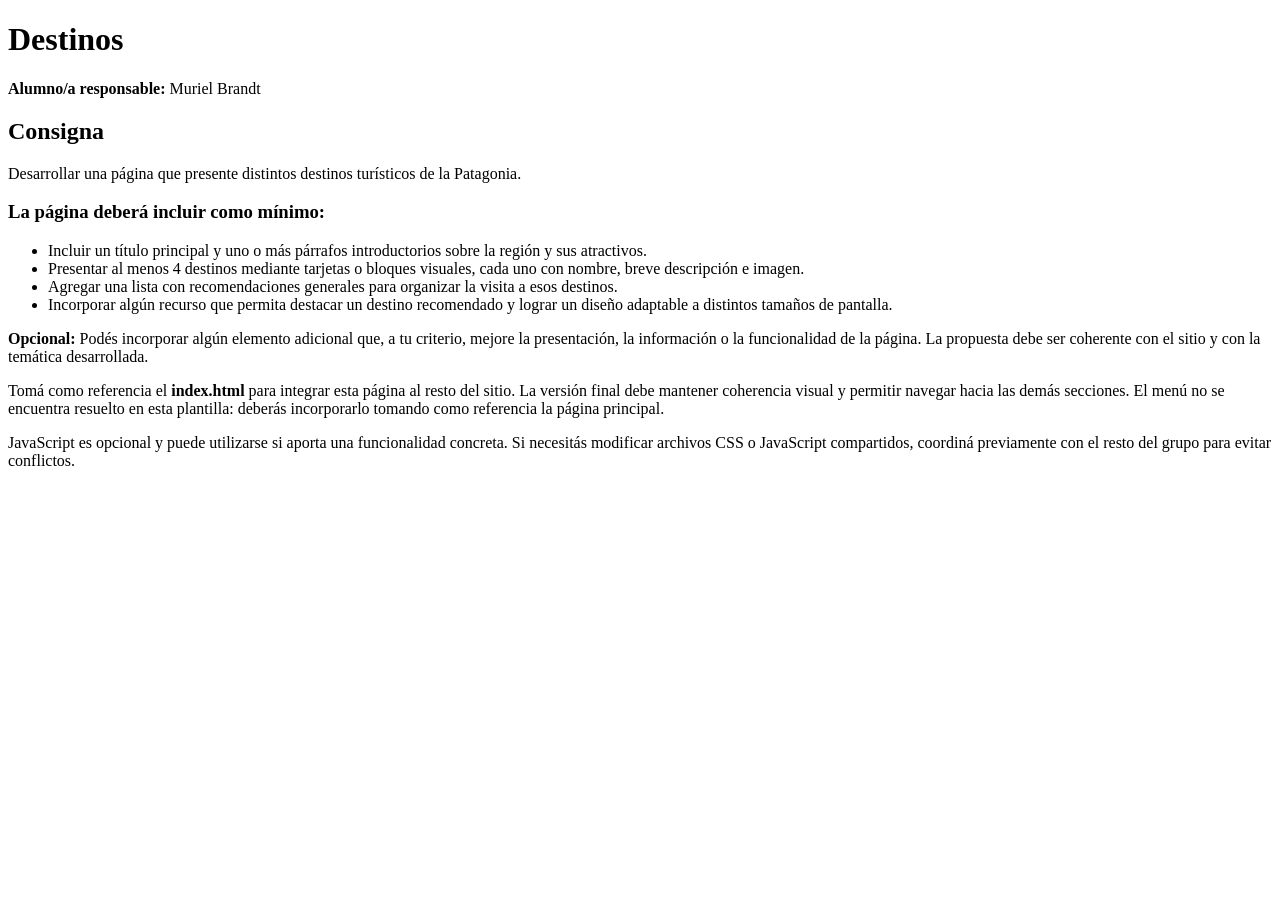
==== paginas/destinos.html @ 5b87d562 "Proyecto base turismo" ====
<!doctype html>
<html lang="es">
<head>
  <meta charset="utf-8">
  <meta name="viewport" content="width=device-width, initial-scale=1">
  <title>Destinos | Explora Patagonia</title>
</head>
<body>

  <h1>Destinos</h1>

  <p><strong>Alumno/a responsable:</strong> Muriel Brandt</p>

  <h2>Consigna</h2>

  <p>Desarrollar una página que presente distintos destinos turísticos de la Patagonia.</p>

  <h3>La página deberá incluir como mínimo:</h3>

  <ul>
        <li>Incluir un título principal y uno o más párrafos introductorios sobre la región y sus atractivos.</li>
        <li>Presentar al menos 4 destinos mediante tarjetas o bloques visuales, cada uno con nombre, breve descripción e imagen.</li>
        <li>Agregar una lista con recomendaciones generales para organizar la visita a esos destinos.</li>
        <li>Incorporar algún recurso que permita destacar un destino recomendado y lograr un diseño adaptable a distintos tamaños de pantalla.</li>
  </ul>

  <p>
    <strong>Opcional:</strong> Podés incorporar algún elemento adicional que, a tu criterio,
    mejore la presentación, la información o la funcionalidad de la página.
    La propuesta debe ser coherente con el sitio y con la temática desarrollada.
  </p>

  <p>
    Tomá como referencia el <strong>index.html</strong> para integrar esta página al resto del sitio.
    La versión final debe mantener coherencia visual y permitir navegar hacia las demás secciones.
    El menú no se encuentra resuelto en esta plantilla: deberás incorporarlo tomando como referencia
    la página principal.
  </p>

  <p>
    JavaScript es opcional y puede utilizarse si aporta una funcionalidad concreta.
    Si necesitás modificar archivos CSS o JavaScript compartidos, coordiná previamente con el resto del grupo
    para evitar conflictos.
  </p>

</body>
</html>
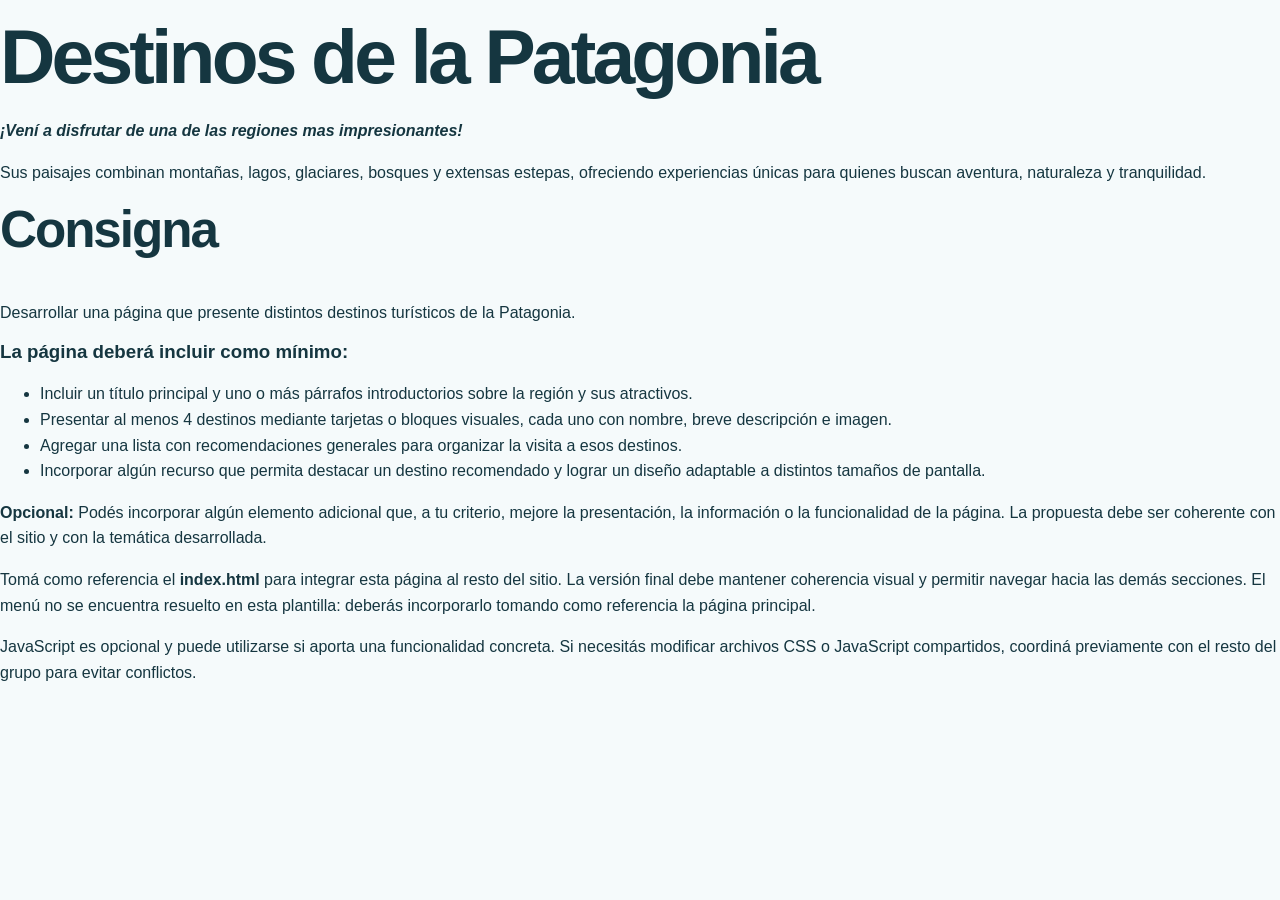
==== commit 1990b1fa: "Se agrega titula principal y descripcion introductoria" ====
--- a/paginas/destinos.html
+++ b/paginas/destinos.html
@@ -4,14 +4,17 @@
   <meta charset="utf-8">
   <meta name="viewport" content="width=device-width, initial-scale=1">
   <title>Destinos | Explora Patagonia</title>
+  <link rel="stylesheet" href="../css/estilos.css">
 </head>
 <body>
+<main>
+  <h1>Destinos de la Patagonia</h1>
 
-  <h1>Destinos</h1>
-
-  <p><strong>Alumno/a responsable:</strong> Muriel Brandt</p>
-
-  <h2>Consigna</h2>
+  <p><strong> <b><em> ¡Vení  a disfrutar de una de las regiones mas impresionantes!</em></b></strong> </p>
+  <p>  Sus paisajes combinan montañas, lagos, glaciares, bosques y extensas estepas,
+                ofreciendo experiencias únicas para quienes buscan aventura, naturaleza y tranquilidad.</p>
+ 
+                <h2>Consigna</h2>
 
   <p>Desarrollar una página que presente distintos destinos turísticos de la Patagonia.</p>
 
@@ -42,6 +45,6 @@
     Si necesitás modificar archivos CSS o JavaScript compartidos, coordiná previamente con el resto del grupo
     para evitar conflictos.
   </p>
-
+</main>
 </body>
 </html>
--- a/css/estilos.css
+++ b/css/estilos.css
@@ -0,0 +1,31 @@
+*{box-sizing:border-box}html{scroll-behavior:smooth}
+:root{--azul:#176b87;--oscuro:#153640;--texto:#60737a;--fondo:#f5fafb;--blanco:#fff;--borde:#d9e8ec;--suave:#e6f3f6;--sombra:0 18px 45px rgba(21,54,64,.10)}
+body{margin:0;font-family:Arial,Helvetica,sans-serif;background:var(--fondo);color:var(--oscuro);line-height:1.6}
+a{text-decoration:none;color:inherit}.contenedor{width:min(1160px,calc(100% - 32px));margin:auto}
+.topbar{width:min(1160px,calc(100% - 32px));margin:18px auto;display:flex;align-items:center;justify-content:space-between;gap:24px;padding:14px 18px;background:#fff;border:1px solid var(--borde);border-radius:22px;position:sticky;top:12px;z-index:10;box-shadow:0 10px 30px rgba(21,54,64,.06)}
+.logo{font-size:1.3rem;font-weight:800;display:flex;gap:10px;align-items:center}.logo span{background:var(--suave);padding:7px 9px;border-radius:12px}
+.menu{display:flex;gap:8px}.menu a{padding:10px 14px;border-radius:12px;color:var(--texto);font-weight:700}.menu a:hover,.menu .activo{background:var(--suave);color:var(--azul)}
+.menuBtn{display:none;border:0;background:var(--suave);font-size:1.35rem;width:44px;height:44px;border-radius:12px;cursor:pointer}
+.hero{display:grid;grid-template-columns:1.05fr .95fr;gap:48px;align-items:center;min-height:530px;padding:40px 0}
+.tag{display:inline-block;background:var(--suave);color:var(--azul);font-weight:800;font-size:.82rem;text-transform:uppercase;letter-spacing:.06em;padding:7px 11px;border-radius:999px}
+h1,h2,h3{line-height:1.1;margin-top:0}h1{font-size:clamp(2.6rem,6vw,5rem);letter-spacing:-.05em;margin:14px 0 20px}h2{font-size:clamp(2rem,4vw,3.2rem);letter-spacing:-.04em}
+.lead,.titulo p,.card p,.footer p,.texto{color:var(--texto)}.lead{font-size:1.08rem;max-width:680px}
+.acciones{display:flex;gap:12px;flex-wrap:wrap;margin-top:28px}.btn{display:inline-block;border:0;border-radius:14px;padding:13px 18px;font-weight:800;cursor:pointer;font-size:1rem}.primario{background:var(--azul);color:#fff}.secundario{background:#fff;border:1px solid var(--borde);color:var(--oscuro)}
+.heroVisual{position:relative;min-height:390px}.heroVisual:before{content:"";position:absolute;width:310px;height:310px;border-radius:50%;background:#dbeff3;left:50%;top:50%;transform:translate(-50%,-50%)}
+.featureCard{position:absolute;width:250px;background:#fff;border:1px solid var(--borde);border-radius:26px;padding:28px;box-shadow:var(--sombra);display:flex;flex-direction:column;gap:7px;top:20px;left:0;transform:rotate(-5deg)}
+.featureCard.secundaria{right:0;left:auto;top:auto;bottom:20px;transform:rotate(5deg)}.featureCard span{font-size:4rem}.featureCard b{font-size:1.35rem}.featureCard small{color:var(--texto)}
+.stats{display:grid;grid-template-columns:repeat(3,1fr);gap:16px;margin-bottom:80px}.stats article{background:#fff;border:1px solid var(--borde);border-radius:20px;padding:24px;display:flex;flex-direction:column}.stats strong{font-size:2rem;color:var(--azul)}.stats span{color:var(--texto)}
+.seccion{margin-bottom:85px}.titulo{max-width:720px;margin-bottom:30px}.grid{display:grid;grid-template-columns:repeat(4,1fr);gap:18px}.card{background:#fff;border:1px solid var(--borde);border-radius:24px;padding:26px;min-height:270px;display:flex;flex-direction:column;transition:.2s}.card:hover{transform:translateY(-6px);box-shadow:var(--sombra)}.card .icono{font-size:2rem;background:var(--suave);width:58px;height:58px;display:grid;place-items:center;border-radius:16px;margin-bottom:26px}.card b{margin-top:auto;color:var(--azul)}
+.dosColumnas{display:grid;grid-template-columns:1fr 1fr;gap:36px;align-items:start;margin-bottom:85px}.check{list-style:none;padding:0}.check li{padding:8px 0 8px 30px;position:relative}.check li:before{content:"✓";position:absolute;left:0;color:var(--azul);font-weight:900}.nota{background:#fff;border:1px solid var(--borde);border-radius:24px;padding:28px;box-shadow:var(--sombra)}
+.footer{display:flex;justify-content:space-between;gap:20px;border-top:1px solid var(--borde);padding:30px 0}.footer p{margin:4px 0}.materia{text-align:right}
+@media(max-width:1000px){.grid{grid-template-columns:repeat(2,1fr)}}
+@media(max-width:850px){.hero,.dosColumnas{grid-template-columns:1fr}.stats{grid-template-columns:1fr}.footer{flex-direction:column}.heroVisual{min-height:330px}.materia{text-align:left}}
+@media(max-width:700px){.menuBtn{display:block}.menu{display:none;position:absolute;left:0;right:0;top:82px;background:#fff;border:1px solid var(--borde);border-radius:18px;padding:12px;flex-direction:column;box-shadow:var(--sombra)}.menu.abierto{display:flex}.featureCard{width:210px;padding:22px}.hero{padding-top:20px}.grid{grid-template-columns:1fr}}
+
+.img-alojamiento{
+    width:100%;
+    height:180px;
+    object-fit:cover;
+    border-radius:12px;
+    margin-bottom:15px;
+}
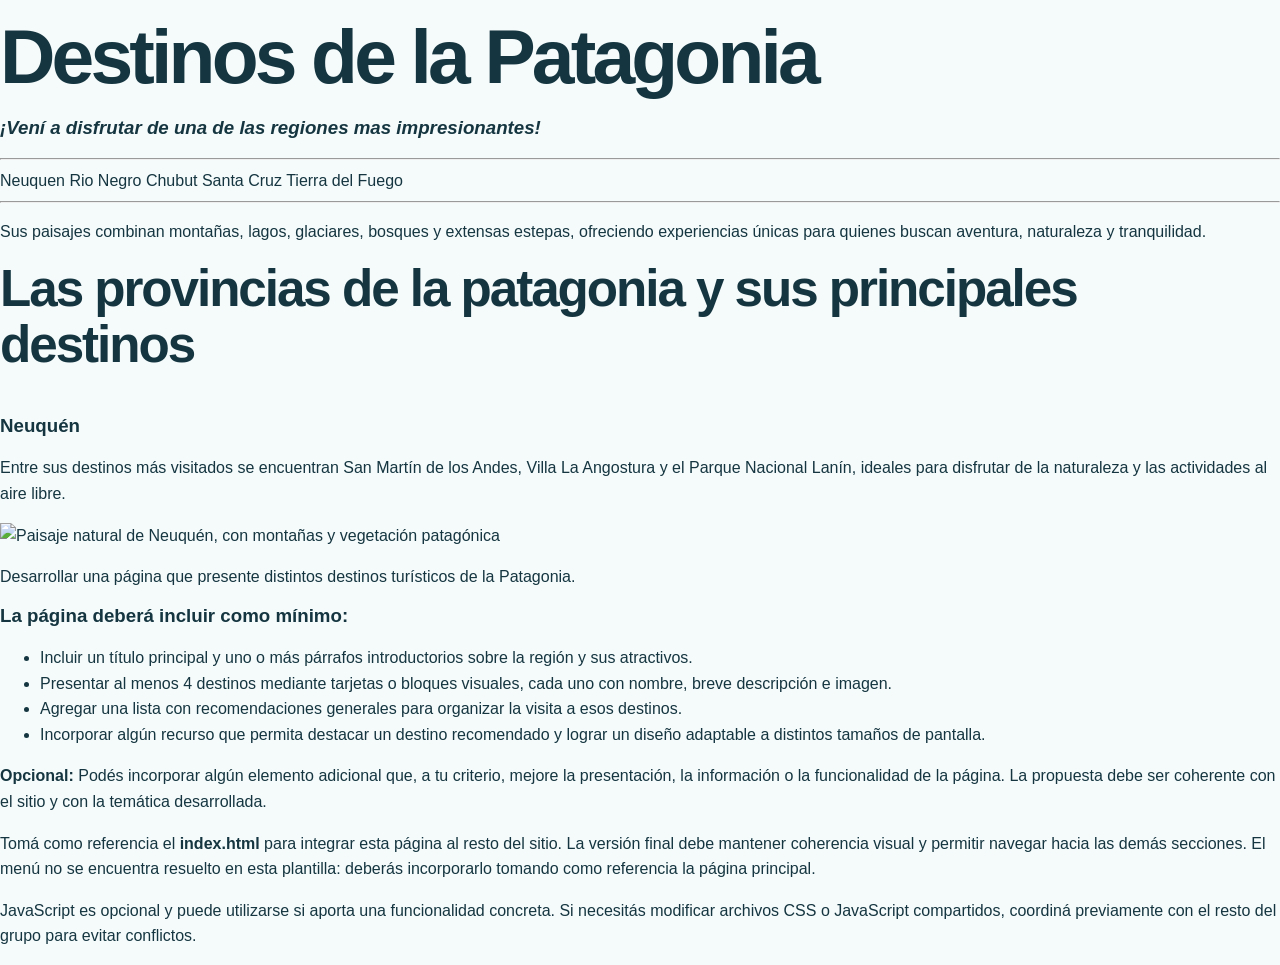
==== commit 2ec8f9e8: "Se crea estructura de pagina y contenido basico" ====
--- a/paginas/destinos.html
+++ b/paginas/destinos.html
@@ -6,16 +6,40 @@
   <title>Destinos | Explora Patagonia</title>
   <link rel="stylesheet" href="../css/estilos.css">
 </head>
+<header> 
+        <h1>Destinos de la Patagonia</h1>
+        <h3><em>¡Vení  a disfrutar de una de las regiones mas impresionantes!</em></h3>
+    </header>
+<hr> 
+    <nav> 
+        <a href="#Neuquen">Neuquen</a>
+        <a href="#Rio Negro">Rio Negro</a>
+        <a href="#Chubut">Chubut</a>
+        <a href="#Santa Cruz">Santa Cruz</a>
+        <a href="#Tierra del Fuego">Tierra del Fuego</a>
+    </nav>
+<hr>
 <body>
 <main>
-  <h1>Destinos de la Patagonia</h1>
 
-  <p><strong> <b><em> ¡Vení  a disfrutar de una de las regiones mas impresionantes!</em></b></strong> </p>
-  <p>  Sus paisajes combinan montañas, lagos, glaciares, bosques y extensas estepas,
-                ofreciendo experiencias únicas para quienes buscan aventura, naturaleza y tranquilidad.</p>
+  <p> Sus paisajes combinan montañas, lagos, glaciares, bosques y extensas estepas,
+      ofreciendo experiencias únicas para quienes buscan aventura, naturaleza y tranquilidad.</p>
  
-                <h2>Consigna</h2>
+  <h2>Las provincias de la patagonia y sus principales destinos</h2>
+  
+  <div class="contenedor-tarjeta"> 
+  <section id="Neuquen" class="tarjeta">
+        <h3>Neuquén</h3>
+        <p> Entre sus destinos más visitados se encuentran San Martín de los Andes,
+            Villa La Angostura y el Parque Nacional Lanín, ideales para disfrutar
+            de la naturaleza y las actividades al aire libre.</p>
+        <img src="img/neuquen.jpg" alt="Paisaje natural de Neuquén, con montañas y vegetación patagónica">
+    </section>
+    
+  
+  
 
+  </div>
   <p>Desarrollar una página que presente distintos destinos turísticos de la Patagonia.</p>
 
   <h3>La página deberá incluir como mínimo:</h3>
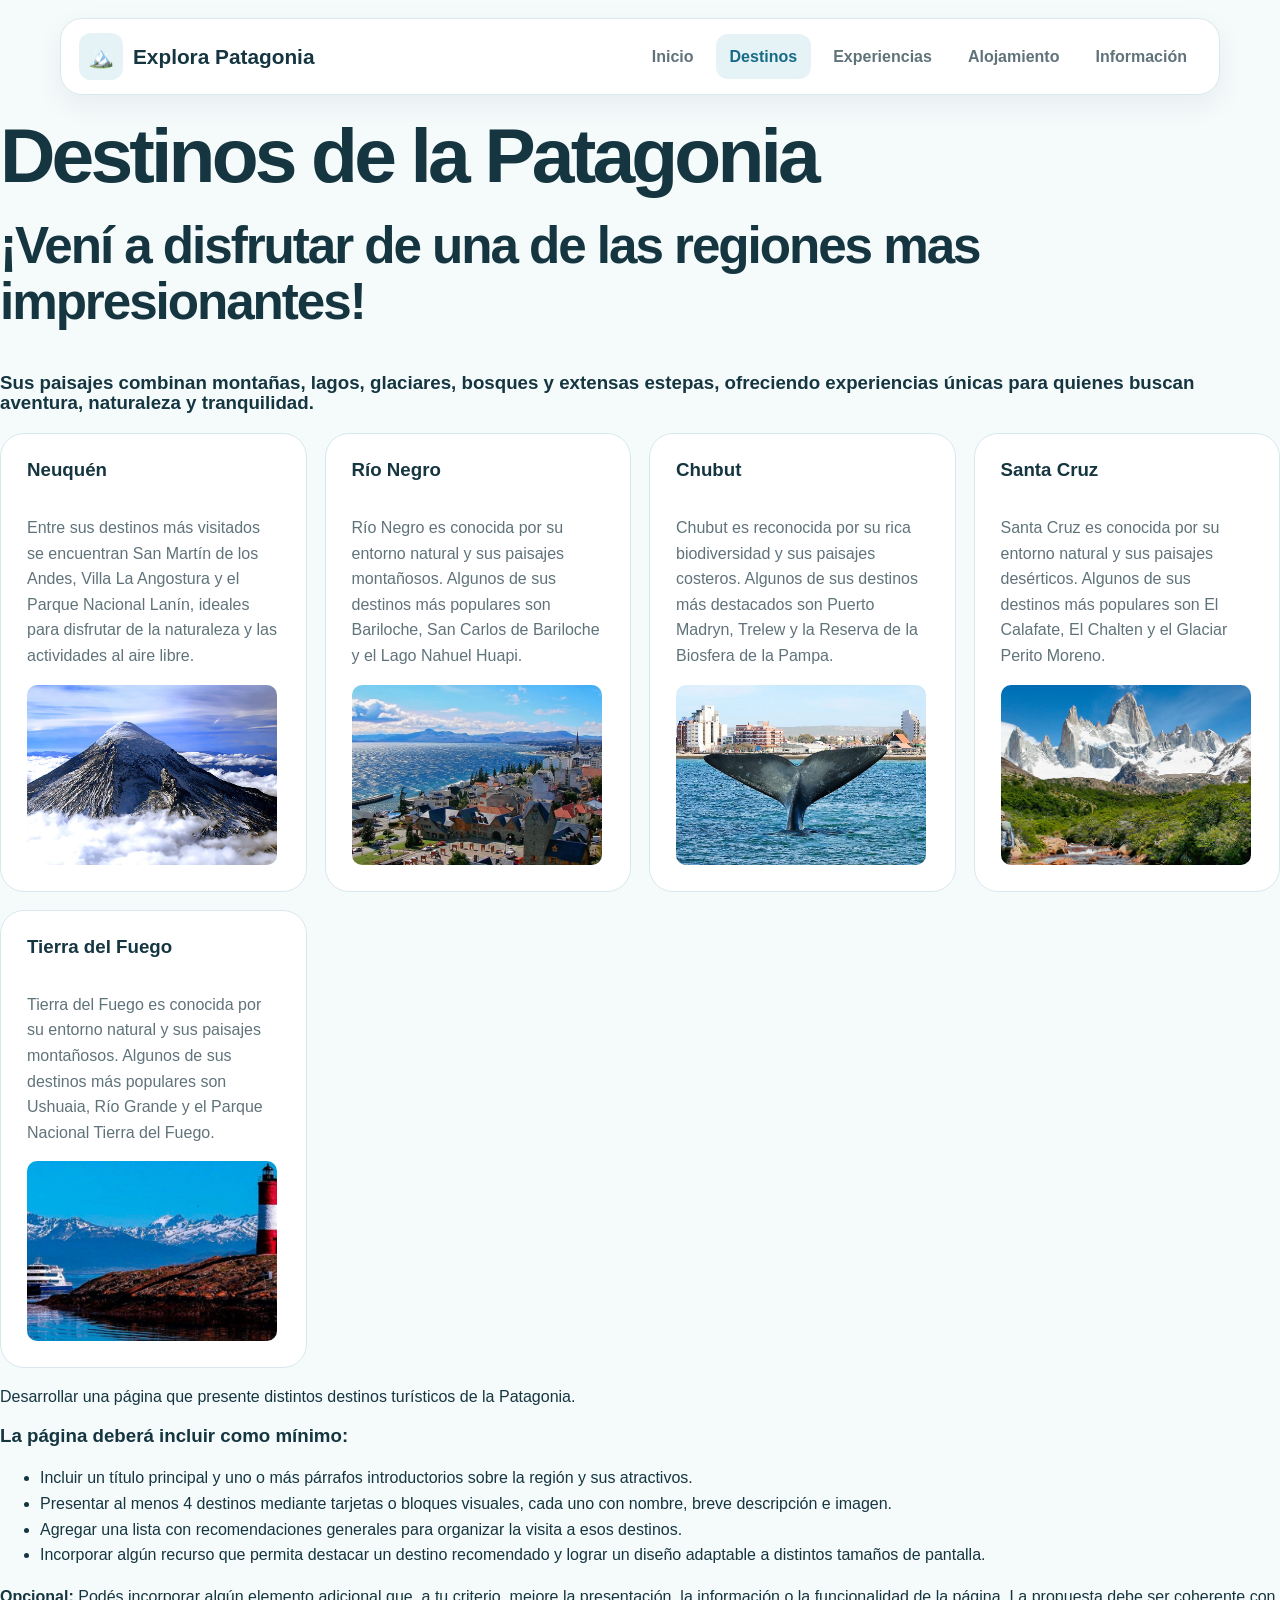
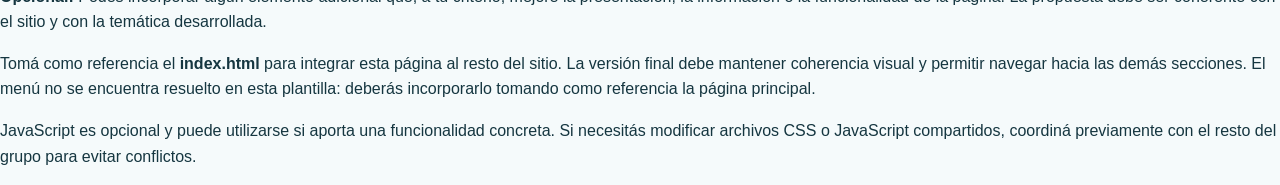
==== commit a918fc6e: "Se integra navegacion con las demas secciones y ajusta estilo imagen" ====
--- a/paginas/destinos.html
+++ b/paginas/destinos.html
@@ -6,38 +6,70 @@
   <title>Destinos | Explora Patagonia</title>
   <link rel="stylesheet" href="../css/estilos.css">
 </head>
-<header> 
+<header class="topbar">
+  <a class="logo" href="index.html"><span>🏔️</span> Explora Patagonia</a>
+ <button id="menuBtn" class="menuBtn" aria-label="Abrir menú">☰</button>
+  <nav id="menu" class="menu">
+    <a href="index.html">Inicio</a>
+    <a class="activo" href="destinos.html">Destinos</a>
+    <a href="experiencias.html">Experiencias</a>
+    <a href="alojamiento.html">Alojamiento</a>
+    <a href="informacion.html">Información</a>
+  </nav>
+</header>
+     
         <h1>Destinos de la Patagonia</h1>
-        <h3><em>¡Vení  a disfrutar de una de las regiones mas impresionantes!</em></h3>
-    </header>
-<hr> 
-    <nav> 
-        <a href="#Neuquen">Neuquen</a>
-        <a href="#Rio Negro">Rio Negro</a>
-        <a href="#Chubut">Chubut</a>
-        <a href="#Santa Cruz">Santa Cruz</a>
-        <a href="#Tierra del Fuego">Tierra del Fuego</a>
-    </nav>
-<hr>
+        <h2>¡Vení  a disfrutar de una de las regiones mas impresionantes!</h2>
+ 
+
+
 <body>
 <main>
 
-  <p> Sus paisajes combinan montañas, lagos, glaciares, bosques y extensas estepas,
-      ofreciendo experiencias únicas para quienes buscan aventura, naturaleza y tranquilidad.</p>
+  <h3>Sus paisajes combinan montañas, lagos, glaciares, bosques y extensas estepas,
+      ofreciendo experiencias únicas para quienes buscan aventura, naturaleza y tranquilidad.</h3>
  
-  <h2>Las provincias de la patagonia y sus principales destinos</h2>
   
-  <div class="contenedor-tarjeta"> 
-  <section id="Neuquen" class="tarjeta">
+  <div class="grid"> 
+    <article class="card">
         <h3>Neuquén</h3>
         <p> Entre sus destinos más visitados se encuentran San Martín de los Andes,
             Villa La Angostura y el Parque Nacional Lanín, ideales para disfrutar
             de la naturaleza y las actividades al aire libre.</p>
-        <img src="img/neuquen.jpg" alt="Paisaje natural de Neuquén, con montañas y vegetación patagónica">
-    </section>
-    
-  
-  
+        <img src="../img/img/Destinos/neuquen.jpg" alt="Neuquén" class="img-destinos">
+    </article>
+
+    <article class="card">
+        <h3>Río Negro</h3>
+        <p> Río Negro es conocida por su entorno natural y sus paisajes montañosos. 
+            Algunos de sus destinos más populares son Bariloche, San Carlos de Bariloche
+            y el Lago Nahuel Huapi.</p>
+        <img src="../img/img/Destinos/Bariloche.jpg" alt="Río Negro" class="img-destinos">
+    </article>
+
+    <article class="card">
+        <h3>Chubut</h3>
+        <p> Chubut es reconocida por su rica biodiversidad y sus paisajes costeros. 
+            Algunos de sus destinos más destacados son Puerto Madryn, Trelew 
+            y la Reserva de la Biosfera de la Pampa.</p>
+        <img src="../img/img/Destinos/chubut.jpg" alt="Chubut" class="img-destinos">
+    </article>
+
+    <article class="card">
+        <h3>Santa Cruz</h3>
+        <p> Santa Cruz es conocida por su entorno natural y sus paisajes desérticos. 
+            Algunos de sus destinos más populares son El Calafate, El Chalten
+            y el Glaciar Perito Moreno.</p>
+        <img src="../img/img/Destinos/santa cruz.jpg" alt="Santa Cruz" class="img-destinos">
+    </article>
+
+     <article class="card">
+        <h3>Tierra del Fuego</h3>
+        <p> Tierra del Fuego es conocida por su entorno natural y sus paisajes montañosos. 
+            Algunos de sus destinos más populares son Ushuaia, Río Grande
+            y el Parque Nacional Tierra del Fuego.</p>
+        <img src="../img/img/Destinos/tierra del fuego.jpeg" alt="Tierra del Fuego" class="img-destinos">
+    </article>
 
   </div>
   <p>Desarrollar una página que presente distintos destinos turísticos de la Patagonia.</p>
--- a/css/estilos.css
+++ b/css/estilos.css
@@ -29,3 +29,14 @@
     border-radius:12px;
     margin-bottom:15px;
 }
+
+.img-destinos {
+    width: 250px;
+    height: 180px;
+    object-fit: cover;
+    border-radius: 10px;
+}
+.img-destinos:hover {
+    transform: scale(2.02);
+    transform-origin: left center;
+}
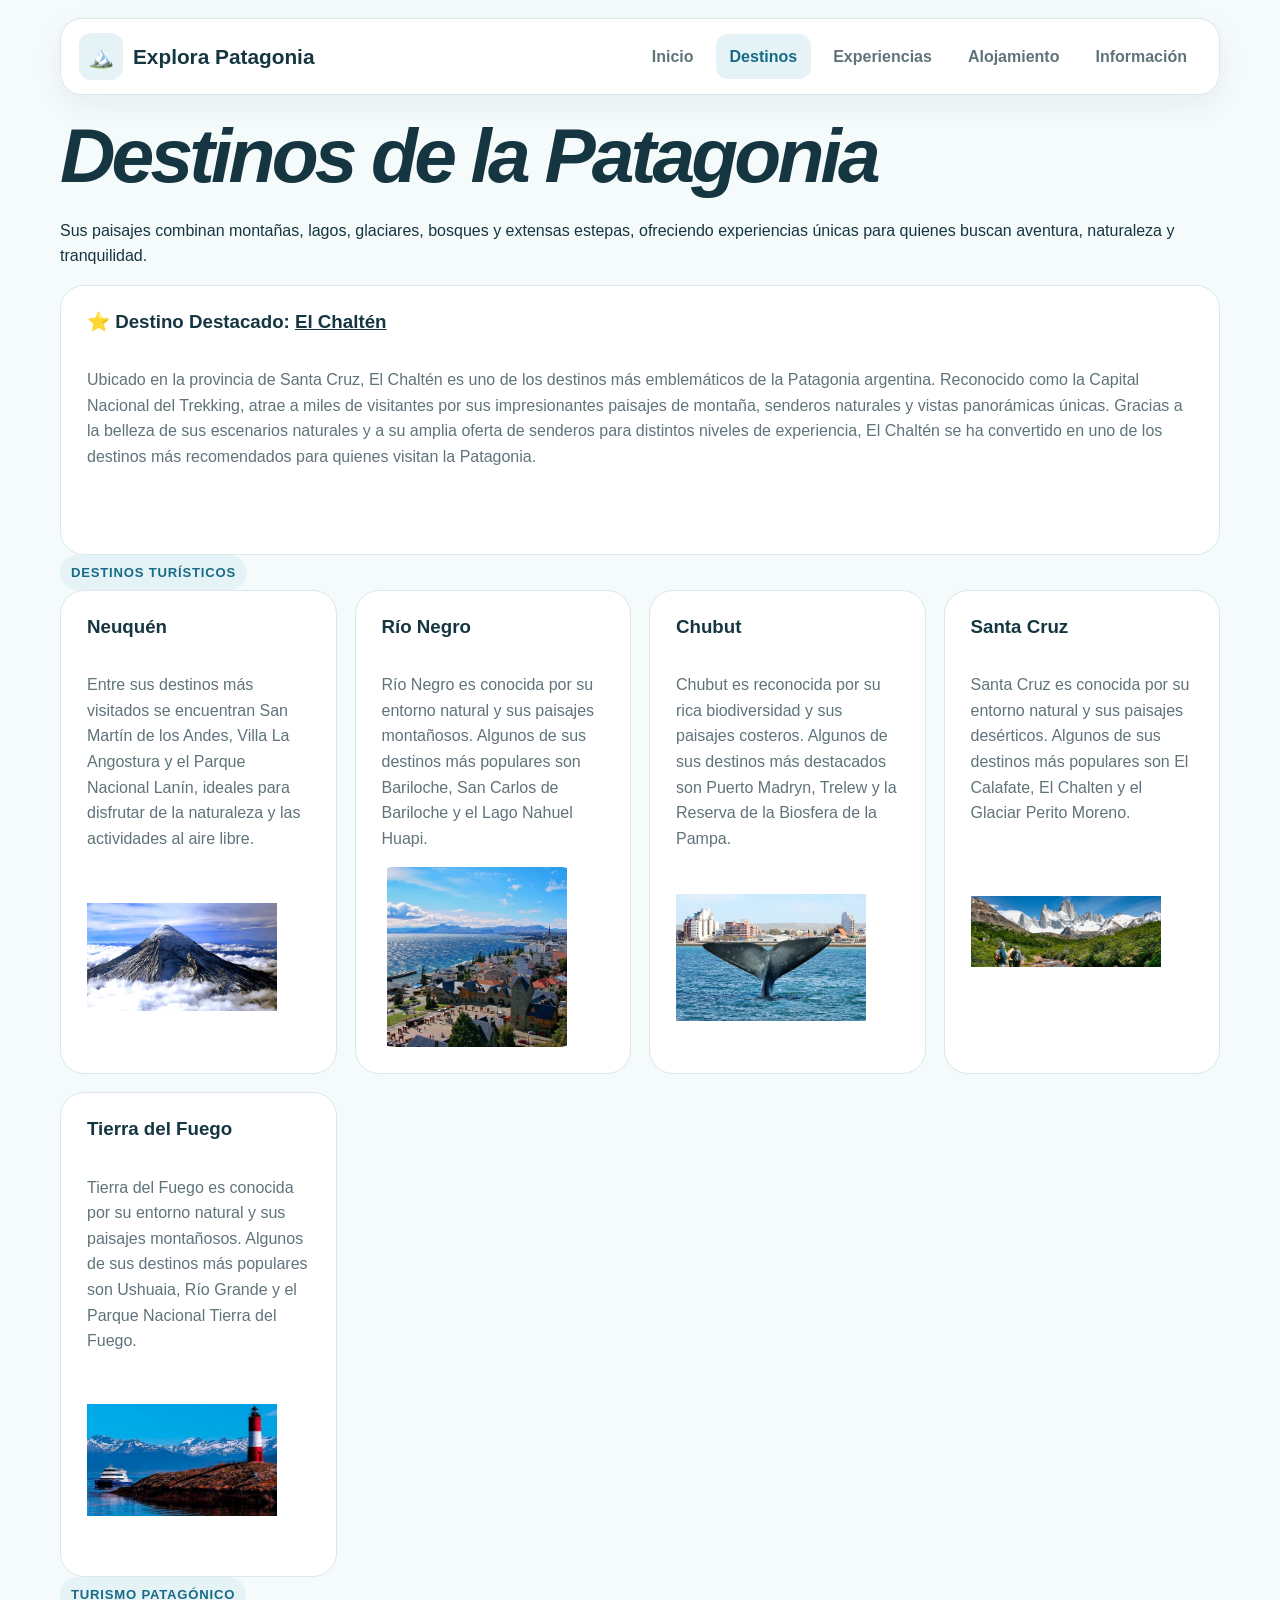
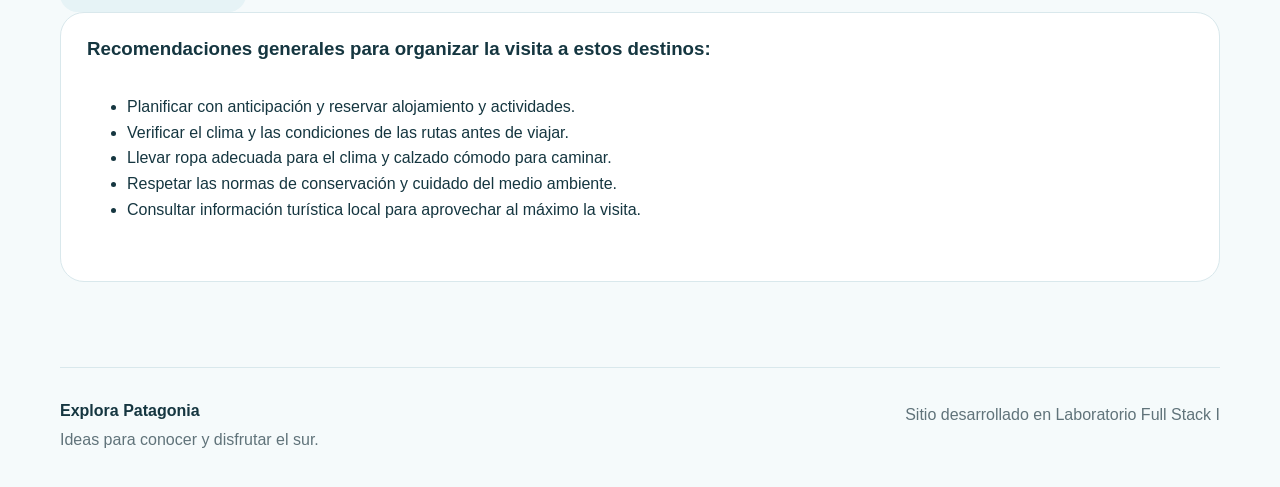
==== commit 639fa3cd: "Se ajustan estilos y se corrige contenido final" ====
--- a/paginas/destinos.html
+++ b/paginas/destinos.html
@@ -6,36 +6,44 @@
   <title>Destinos | Explora Patagonia</title>
   <link rel="stylesheet" href="../css/estilos.css">
 </head>
+<body>
 <header class="topbar">
-  <a class="logo" href="index.html"><span>🏔️</span> Explora Patagonia</a>
+  <a class="logo" href="../index.html"><span>🏔️</span> Explora Patagonia</a>
  <button id="menuBtn" class="menuBtn" aria-label="Abrir menú">☰</button>
   <nav id="menu" class="menu">
-    <a href="index.html">Inicio</a>
-    <a class="activo" href="destinos.html">Destinos</a>
-    <a href="experiencias.html">Experiencias</a>
-    <a href="alojamiento.html">Alojamiento</a>
-    <a href="informacion.html">Información</a>
+    <a href="../index.html">Inicio</a>
+    <a class="activo" href="../paginas/destinos.html">Destinos</a>
+    <a href="../paginas/experiencias.html">Experiencias</a>
+    <a href="../paginas/alojamiento.html">Alojamiento</a>
+    <a href="../paginas/informacion.html">Información</a>
   </nav>
 </header>
-     
-        <h1>Destinos de la Patagonia</h1>
-        <h2>¡Vení  a disfrutar de una de las regiones mas impresionantes!</h2>
- 
 
+<main class="contenedor seccion">
+    <h1><em>Destinos de la Patagonia</em></h1>
+            
+   <p> Sus paisajes combinan montañas, lagos, glaciares, bosques y extensas estepas, ofreciendo experiencias únicas para quienes buscan aventura, naturaleza y tranquilidad.</p>
+  
+<section class="destino-destacado">
+      <article class="card">
+      <h3> ⭐ Destino Destacado: <u>El Chaltén</u></h3>
+      <p class="texto">
+        Ubicado en la provincia de Santa Cruz, El Chaltén es uno de los destinos más
+        emblemáticos de la Patagonia argentina. Reconocido como la Capital Nacional
+        del Trekking, atrae a miles de visitantes por sus impresionantes paisajes de
+        montaña, senderos naturales y vistas panorámicas únicas.
+        Gracias a la belleza de sus escenarios naturales y a su amplia oferta de
+        senderos para distintos niveles de experiencia, El Chaltén se ha convertido
+        en uno de los destinos más recomendados para quienes visitan la Patagonia.
+      </p>
+      </article>
+      </section>
 
-<body>
-<main>
-
-  <h3>Sus paisajes combinan montañas, lagos, glaciares, bosques y extensas estepas,
-      ofreciendo experiencias únicas para quienes buscan aventura, naturaleza y tranquilidad.</h3>
- 
-  
+     <span class="tag">Destinos turísticos</span>
   <div class="grid"> 
     <article class="card">
         <h3>Neuquén</h3>
-        <p> Entre sus destinos más visitados se encuentran San Martín de los Andes,
-            Villa La Angostura y el Parque Nacional Lanín, ideales para disfrutar
-            de la naturaleza y las actividades al aire libre.</p>
+        <p> Entre sus destinos más visitados se encuentran San Martín de los Andes, Villa La Angostura y el Parque Nacional Lanín, ideales para disfrutar de la naturaleza y las actividades al aire libre.</p>
         <img src="../img/img/Destinos/neuquen.jpg" alt="Neuquén" class="img-destinos">
     </article>
 
@@ -72,35 +80,24 @@
     </article>
 
   </div>
-  <p>Desarrollar una página que presente distintos destinos turísticos de la Patagonia.</p>
 
-  <h3>La página deberá incluir como mínimo:</h3>
+<span class="tag">Turismo Patagónico</span>
+     <article class="card">
+    <h3>Recomendaciones generales para organizar la visita a estos destinos:</h3>
+    <ul>
+      <li>Planificar con anticipación y reservar alojamiento y actividades.</li>
+      <li>Verificar el clima y las condiciones de las rutas antes de viajar.</li>
+      <li>Llevar ropa adecuada para el clima y calzado cómodo para caminar.</li>
+      <li>Respetar las normas de conservación y cuidado del medio ambiente.</li>
+      <li>Consultar información turística local para aprovechar al máximo la visita.</li>
+    </ul>
+   </div>
+   </article>
 
-  <ul>
-        <li>Incluir un título principal y uno o más párrafos introductorios sobre la región y sus atractivos.</li>
-        <li>Presentar al menos 4 destinos mediante tarjetas o bloques visuales, cada uno con nombre, breve descripción e imagen.</li>
-        <li>Agregar una lista con recomendaciones generales para organizar la visita a esos destinos.</li>
-        <li>Incorporar algún recurso que permita destacar un destino recomendado y lograr un diseño adaptable a distintos tamaños de pantalla.</li>
-  </ul>
-
-  <p>
-    <strong>Opcional:</strong> Podés incorporar algún elemento adicional que, a tu criterio,
-    mejore la presentación, la información o la funcionalidad de la página.
-    La propuesta debe ser coherente con el sitio y con la temática desarrollada.
-  </p>
-
-  <p>
-    Tomá como referencia el <strong>index.html</strong> para integrar esta página al resto del sitio.
-    La versión final debe mantener coherencia visual y permitir navegar hacia las demás secciones.
-    El menú no se encuentra resuelto en esta plantilla: deberás incorporarlo tomando como referencia
-    la página principal.
-  </p>
-
-  <p>
-    JavaScript es opcional y puede utilizarse si aporta una funcionalidad concreta.
-    Si necesitás modificar archivos CSS o JavaScript compartidos, coordiná previamente con el resto del grupo
-    para evitar conflictos.
-  </p>
 </main>
+<footer class="footer contenedor">
+  <div><b>Explora Patagonia</b><p>Ideas para conocer y disfrutar el sur.</p></div>
+  <p class="materia">Sitio desarrollado en Laboratorio Full Stack I</p>
+</footer>
 </body>
 </html>
--- a/css/estilos.css
+++ b/css/estilos.css
@@ -31,9 +31,9 @@
 }
 
 .img-destinos {
-    width: 250px;
+    width: 190px;
     height: 180px;
-    object-fit: cover;
+    object-fit: contain;
     border-radius: 10px;
 }
 .img-destinos:hover {
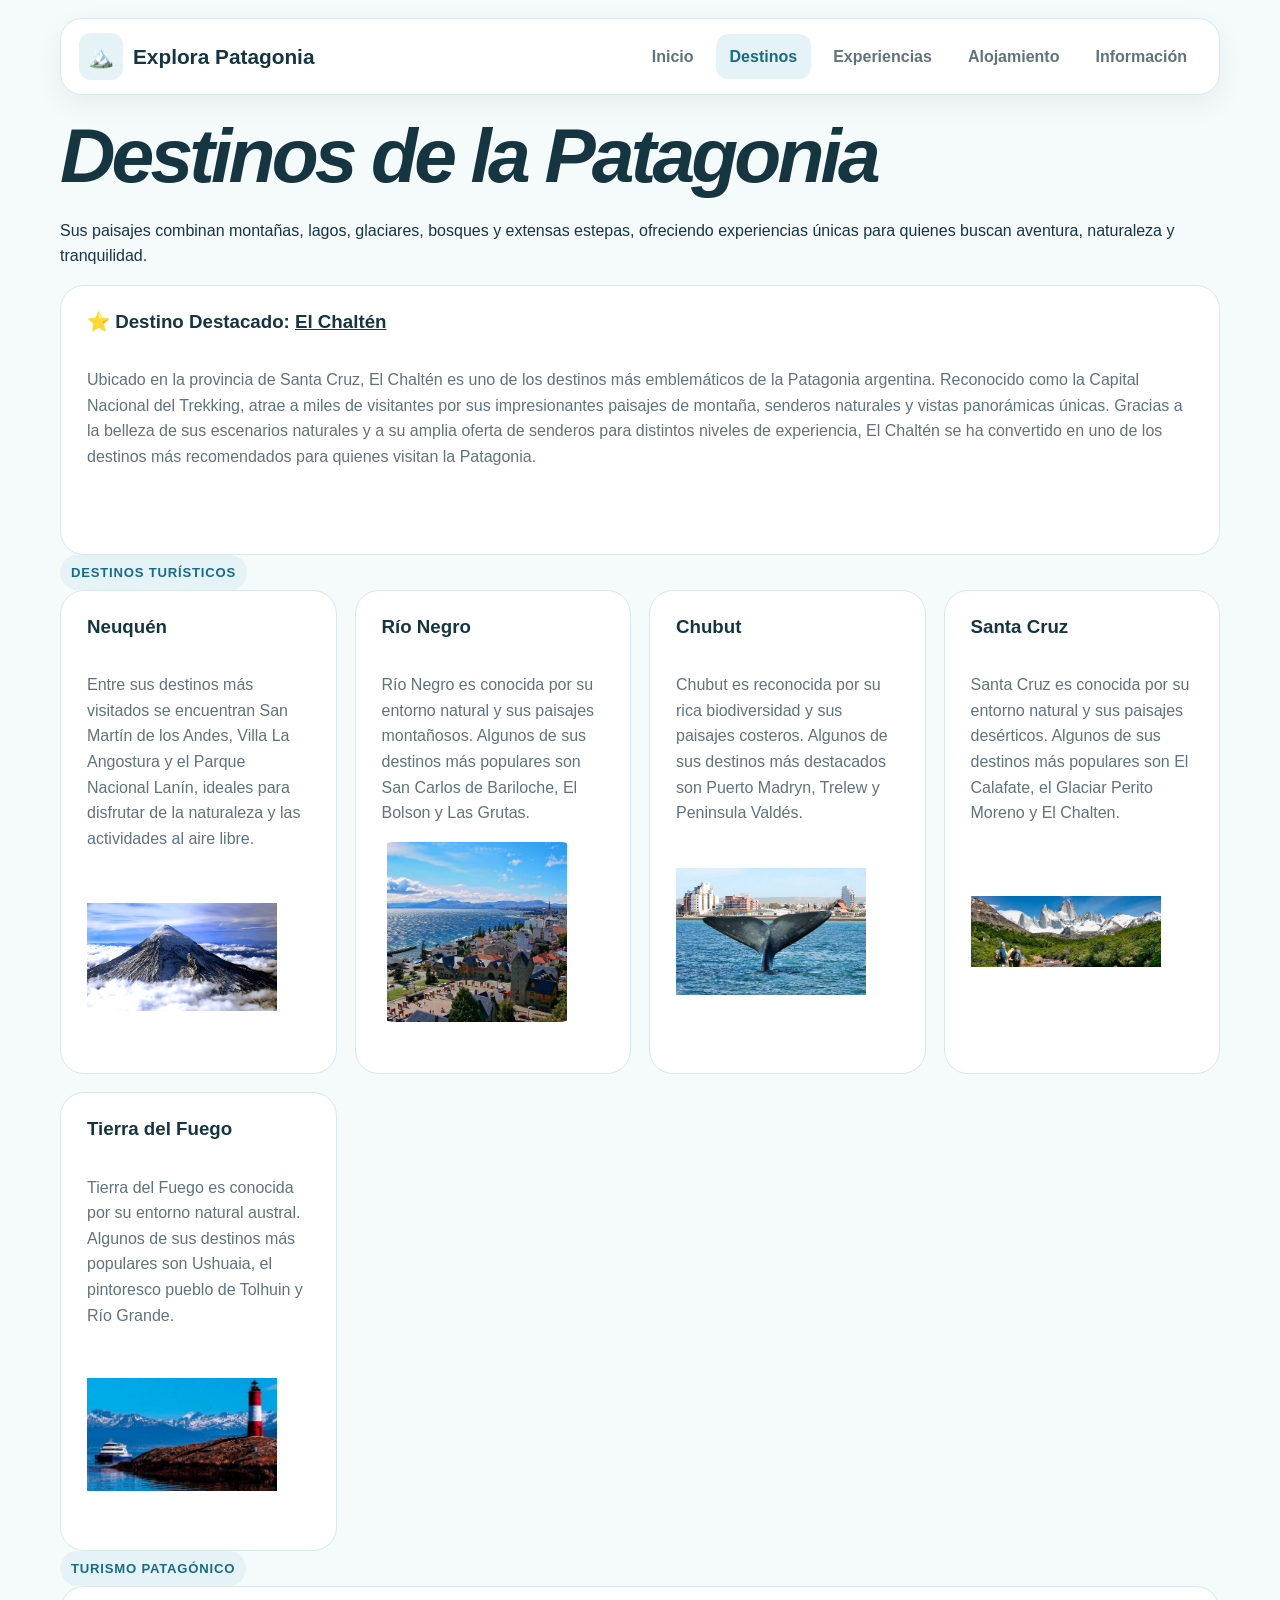
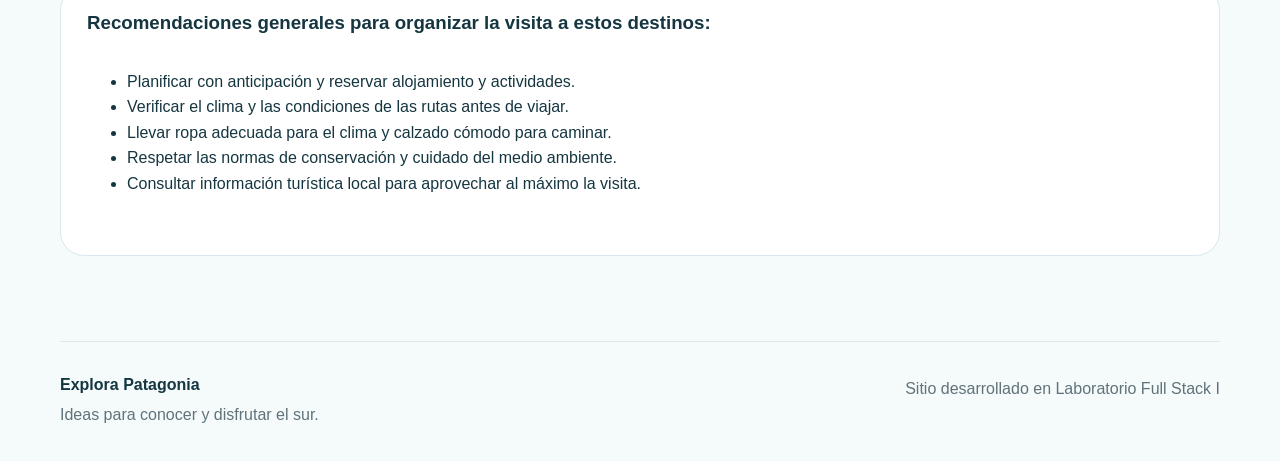
==== commit df49b68c: "revision final" ====
--- a/paginas/destinos.html
+++ b/paginas/destinos.html
@@ -50,8 +50,7 @@
     <article class="card">
         <h3>Río Negro</h3>
         <p> Río Negro es conocida por su entorno natural y sus paisajes montañosos. 
-            Algunos de sus destinos más populares son Bariloche, San Carlos de Bariloche
-            y el Lago Nahuel Huapi.</p>
+            Algunos de sus destinos más populares son San Carlos de Bariloche, El Bolson y Las Grutas.</p>
         <img src="../img/img/Destinos/Bariloche.jpg" alt="Río Negro" class="img-destinos">
     </article>
 
@@ -59,23 +58,22 @@
         <h3>Chubut</h3>
         <p> Chubut es reconocida por su rica biodiversidad y sus paisajes costeros. 
             Algunos de sus destinos más destacados son Puerto Madryn, Trelew 
-            y la Reserva de la Biosfera de la Pampa.</p>
+            y Peninsula Valdés.</p>
         <img src="../img/img/Destinos/chubut.jpg" alt="Chubut" class="img-destinos">
     </article>
 
     <article class="card">
         <h3>Santa Cruz</h3>
         <p> Santa Cruz es conocida por su entorno natural y sus paisajes desérticos. 
-            Algunos de sus destinos más populares son El Calafate, El Chalten
-            y el Glaciar Perito Moreno.</p>
+            Algunos de sus destinos más populares son El Calafate, el Glaciar Perito Moreno 
+            y El Chalten.</p>
         <img src="../img/img/Destinos/santa cruz.jpg" alt="Santa Cruz" class="img-destinos">
     </article>
 
      <article class="card">
         <h3>Tierra del Fuego</h3>
-        <p> Tierra del Fuego es conocida por su entorno natural y sus paisajes montañosos. 
-            Algunos de sus destinos más populares son Ushuaia, Río Grande
-            y el Parque Nacional Tierra del Fuego.</p>
+        <p> Tierra del Fuego es conocida por su entorno natural austral. Algunos de sus destinos
+           más populares son Ushuaia, el pintoresco pueblo de Tolhuin y Río Grande.</p>
         <img src="../img/img/Destinos/tierra del fuego.jpeg" alt="Tierra del Fuego" class="img-destinos">
     </article>
 
--- a/css/estilos.css
+++ b/css/estilos.css
@@ -39,4 +39,34 @@
 .img-destinos:hover {
     transform: scale(2.02);
     transform-origin: left center;
-}+}
+
+.img-experiencias {
+    width: 100%;
+    height: 180px;
+    object-fit: cover;
+    border-radius: 12px;
+    margin-bottom: 15px;
+}
+.imagen-presentacion {
+    width: 100vw;
+    height: 350px;
+    object-fit: cover;
+    display: block;
+    position: relative;
+    left: 50%;
+    transform: translateX(-50%);
+}
+
+/* Información (Gabriel)*/
+.info-tabla-wrap{overflow-x:auto;background:#fff;border:1px solid var(--borde);border-radius:24px;box-shadow:var(--sombra)}
+.info-tabla{width:100%;border-collapse:collapse;min-width:560px}
+.info-tabla th,.info-tabla td{padding:16px 20px;text-align:left;border-bottom:1px solid var(--borde)}
+.info-tabla th{background:var(--suave);color:var(--azul)}
+.info-tabla tr:last-child td{border-bottom:0}
+
+.info-intro{max-width:none;display:grid;grid-template-columns:1fr 1fr;gap:48px;align-items:center}
+.info-intro h1{font-size:clamp(2rem,4vw,3.2rem);letter-spacing:-.03em}
+.info-intro .info-foto{width:100%;aspect-ratio:3/2;height:auto;object-fit:cover;object-position:center;border-radius:24px;box-shadow:var(--sombra);display:block}
+@media(max-width:850px){.info-intro{grid-template-columns:1fr;gap:28px}}
+/*  Fin Información */
